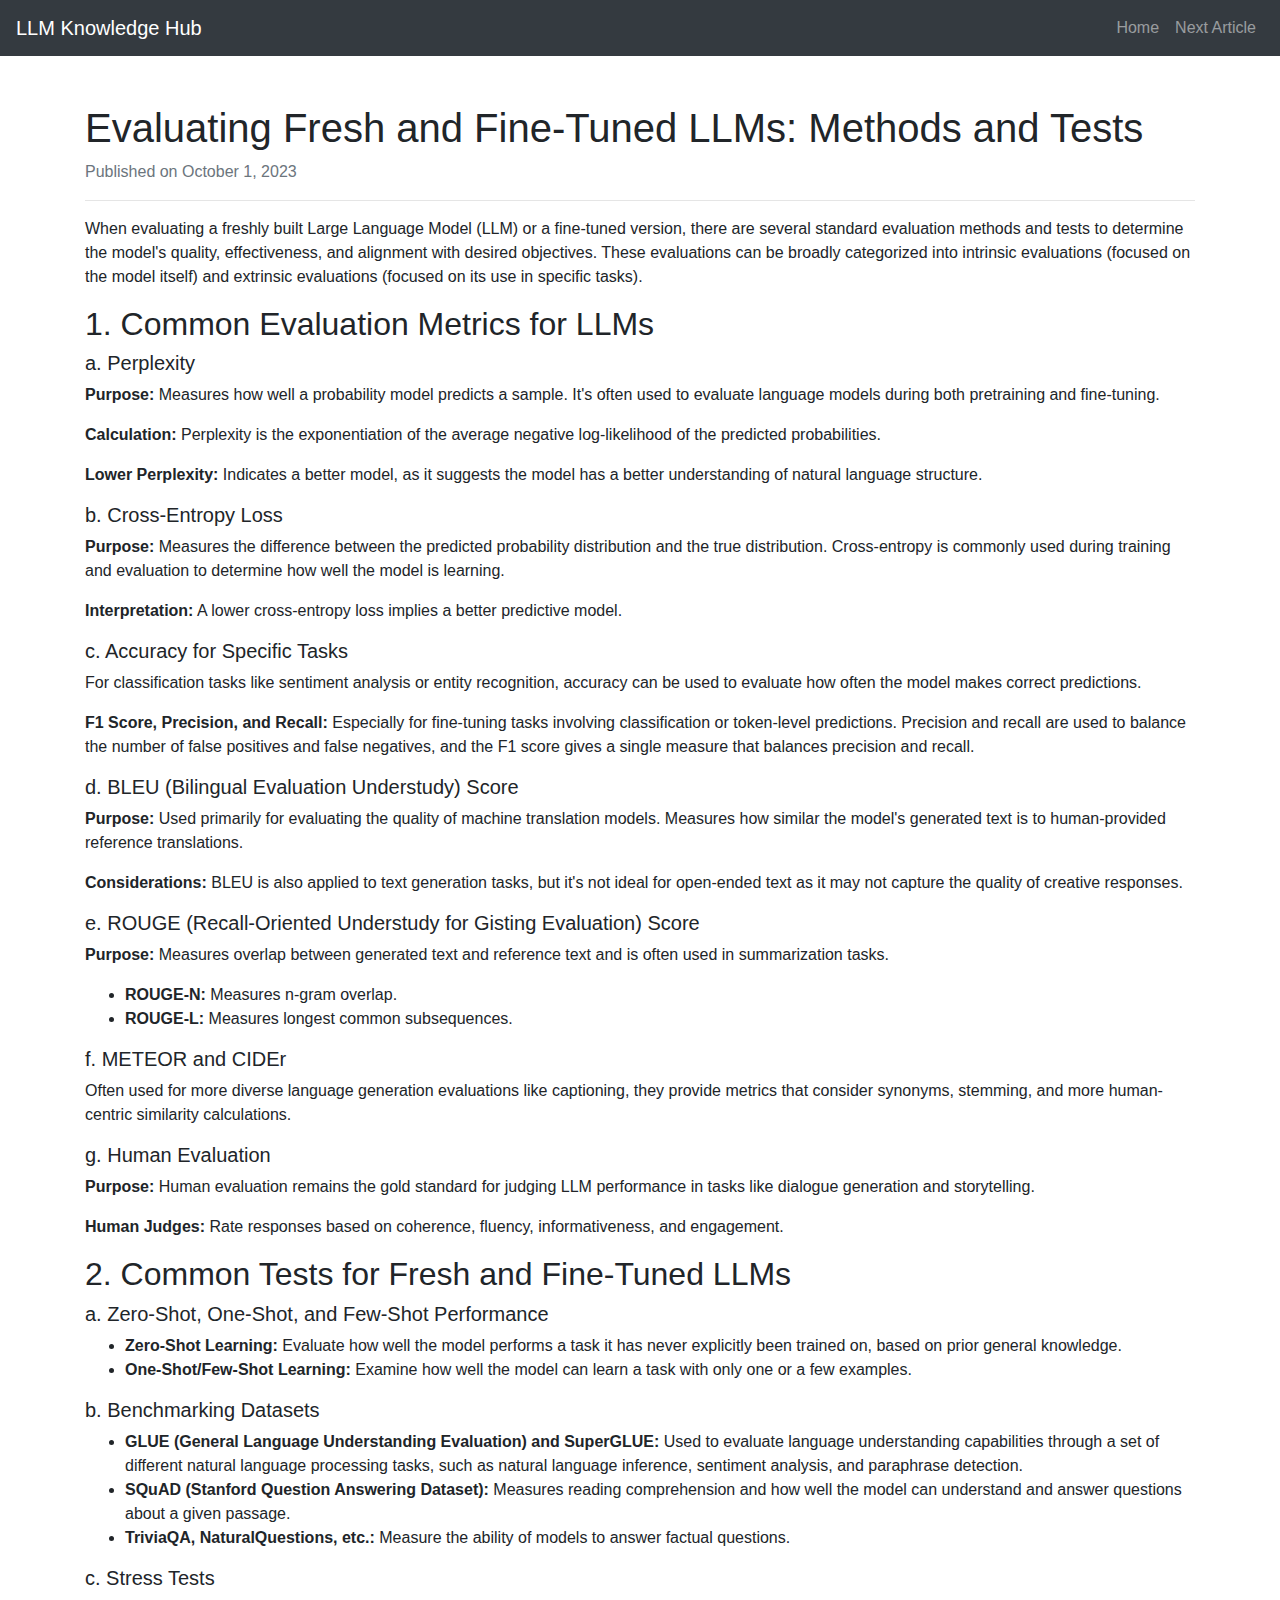
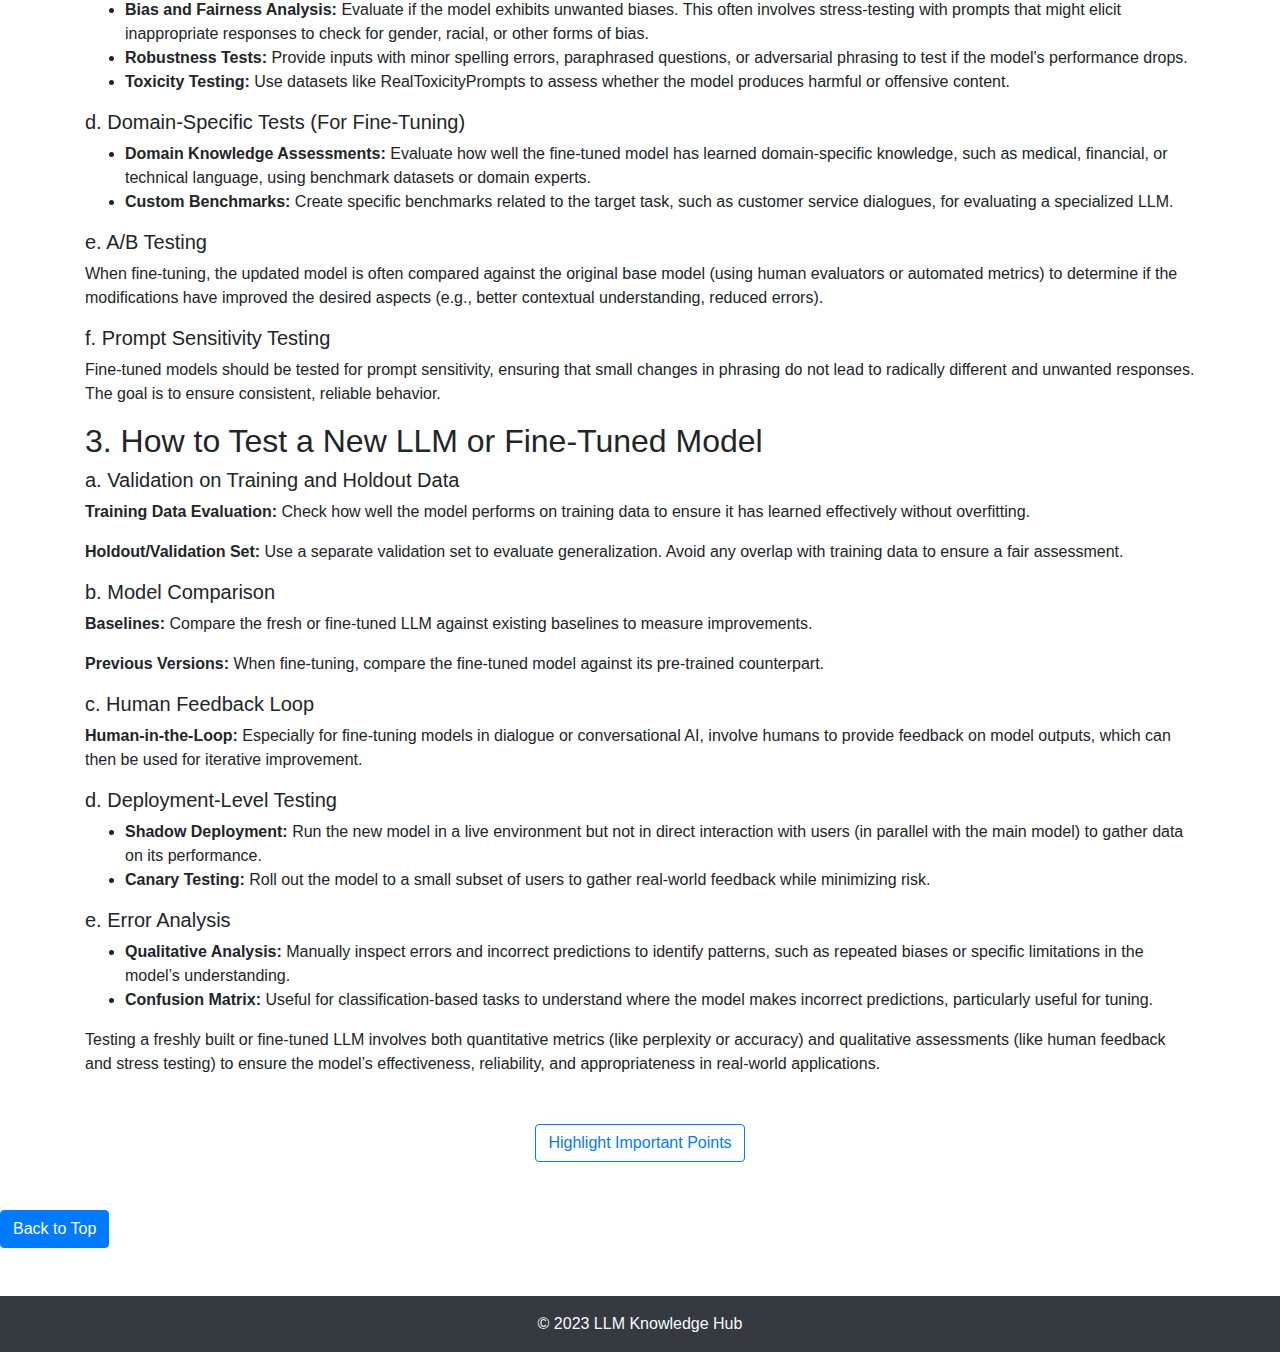
==== articles/article1.html @ a2a29544 "Updated the order and added the Article2" ====
<!DOCTYPE html>
<html lang="en">
<head>
    <meta charset="UTF-8">
    <title>Evaluating Fresh and Fine-Tuned LLMs</title>
    <!-- Bootstrap CSS -->
    <link rel="stylesheet" href="https://maxcdn.bootstrapcdn.com/bootstrap/4.0.0/css/bootstrap.min.css">
    <!-- Custom CSS -->
    <link rel="stylesheet" href="styles.css">
</head>
<body>

    <!-- Navigation Bar -->
    <nav class="navbar navbar-expand-lg navbar-dark bg-dark">
        <a class="navbar-brand" href="../index.html">LLM Knowledge Hub</a>
        <button class="navbar-toggler" type="button" data-toggle="collapse" data-target="#navbarNav" aria-controls="navbarNav" aria-expanded="false" aria-label="Toggle navigation">
            <span class="navbar-toggler-icon"></span>
        </button>
        <div class="collapse navbar-collapse" id="navbarNav">
            <ul class="navbar-nav ml-auto">
                <li class="nav-item">
                    <a class="nav-link" href="../index.html">Home</a>
                </li>
                <li class="nav-item">
                    <a class="nav-link" href="article2.html">Next Article</a>
                </li>
            </ul>
        </div>
    </nav>

    <!-- Article Content -->
    <div class="container mt-5 mb-5">
        <div class="article-header">
            <h1>Evaluating Fresh and Fine-Tuned LLMs: Methods and Tests</h1>
            <p class="text-muted">Published on October 1, 2023</p>
            <hr>
        </div>
        
        <!-- Article Content -->
        <div class="article-content">
            <p>When evaluating a freshly built Large Language Model (LLM) or a fine-tuned version, there are several standard evaluation methods and tests to determine the model's quality, effectiveness, and alignment with desired objectives. These evaluations can be broadly categorized into intrinsic evaluations (focused on the model itself) and extrinsic evaluations (focused on its use in specific tasks).</p>

            <h2>1. Common Evaluation Metrics for LLMs</h2>
            <h5>a. Perplexity</h5>
            <p><strong>Purpose:</strong> Measures how well a probability model predicts a sample. It's often used to evaluate language models during both pretraining and fine-tuning.</p>
            <p><strong>Calculation:</strong> Perplexity is the exponentiation of the average negative log-likelihood of the predicted probabilities.</p>
            <p><strong>Lower Perplexity:</strong> Indicates a better model, as it suggests the model has a better understanding of natural language structure.</p>

            <h5>b. Cross-Entropy Loss</h5>
            <p><strong>Purpose:</strong> Measures the difference between the predicted probability distribution and the true distribution. Cross-entropy is commonly used during training and evaluation to determine how well the model is learning.</p>
            <p><strong>Interpretation:</strong> A lower cross-entropy loss implies a better predictive model.</p>

            <h5>c. Accuracy for Specific Tasks</h5>
            <p>For classification tasks like sentiment analysis or entity recognition, accuracy can be used to evaluate how often the model makes correct predictions.</p>
            <p><strong>F1 Score, Precision, and Recall:</strong> Especially for fine-tuning tasks involving classification or token-level predictions. Precision and recall are used to balance the number of false positives and false negatives, and the F1 score gives a single measure that balances precision and recall.</p>

            <h5>d. BLEU (Bilingual Evaluation Understudy) Score</h5>
            <p><strong>Purpose:</strong> Used primarily for evaluating the quality of machine translation models. Measures how similar the model's generated text is to human-provided reference translations.</p>
            <p><strong>Considerations:</strong> BLEU is also applied to text generation tasks, but it's not ideal for open-ended text as it may not capture the quality of creative responses.</p>

            <h5>e. ROUGE (Recall-Oriented Understudy for Gisting Evaluation) Score</h5>
            <p><strong>Purpose:</strong> Measures overlap between generated text and reference text and is often used in summarization tasks.</p>
            <ul>
                <li><strong>ROUGE-N:</strong> Measures n-gram overlap.</li>
                <li><strong>ROUGE-L:</strong> Measures longest common subsequences.</li>
            </ul>

            <h5>f. METEOR and CIDEr</h5>
            <p>Often used for more diverse language generation evaluations like captioning, they provide metrics that consider synonyms, stemming, and more human-centric similarity calculations.</p>

            <h5>g. Human Evaluation</h5>
            <p><strong>Purpose:</strong> Human evaluation remains the gold standard for judging LLM performance in tasks like dialogue generation and storytelling.</p>
            <p><strong>Human Judges:</strong> Rate responses based on coherence, fluency, informativeness, and engagement.</p>

            <h2>2. Common Tests for Fresh and Fine-Tuned LLMs</h2>
            <h5>a. Zero-Shot, One-Shot, and Few-Shot Performance</h5>
            <ul>
                <li><strong>Zero-Shot Learning:</strong> Evaluate how well the model performs a task it has never explicitly been trained on, based on prior general knowledge.</li>
                <li><strong>One-Shot/Few-Shot Learning:</strong> Examine how well the model can learn a task with only one or a few examples.</li>
            </ul>

            <h5>b. Benchmarking Datasets</h5>
            <ul>
                <li><strong>GLUE (General Language Understanding Evaluation) and SuperGLUE:</strong> Used to evaluate language understanding capabilities through a set of different natural language processing tasks, such as natural language inference, sentiment analysis, and paraphrase detection.</li>
                <li><strong>SQuAD (Stanford Question Answering Dataset):</strong> Measures reading comprehension and how well the model can understand and answer questions about a given passage.</li>
                <li><strong>TriviaQA, NaturalQuestions, etc.:</strong> Measure the ability of models to answer factual questions.</li>
            </ul>

            <h5>c. Stress Tests</h5>
            <ul>
                <li><strong>Bias and Fairness Analysis:</strong> Evaluate if the model exhibits unwanted biases. This often involves stress-testing with prompts that might elicit inappropriate responses to check for gender, racial, or other forms of bias.</li>
                <li><strong>Robustness Tests:</strong> Provide inputs with minor spelling errors, paraphrased questions, or adversarial phrasing to test if the model's performance drops.</li>
                <li><strong>Toxicity Testing:</strong> Use datasets like RealToxicityPrompts to assess whether the model produces harmful or offensive content.</li>
            </ul>

            <h5>d. Domain-Specific Tests (For Fine-Tuning)</h5>
            <ul>
                <li><strong>Domain Knowledge Assessments:</strong> Evaluate how well the fine-tuned model has learned domain-specific knowledge, such as medical, financial, or technical language, using benchmark datasets or domain experts.</li>
                <li><strong>Custom Benchmarks:</strong> Create specific benchmarks related to the target task, such as customer service dialogues, for evaluating a specialized LLM.</li>
            </ul>

            <h5>e. A/B Testing</h5>
            <p>When fine-tuning, the updated model is often compared against the original base model (using human evaluators or automated metrics) to determine if the modifications have improved the desired aspects (e.g., better contextual understanding, reduced errors).</p>

            <h5>f. Prompt Sensitivity Testing</h5>
            <p>Fine-tuned models should be tested for prompt sensitivity, ensuring that small changes in phrasing do not lead to radically different and unwanted responses. The goal is to ensure consistent, reliable behavior.</p>

            <h2>3. How to Test a New LLM or Fine-Tuned Model</h2>
            <h5>a. Validation on Training and Holdout Data</h5>
            <p><strong>Training Data Evaluation:</strong> Check how well the model performs on training data to ensure it has learned effectively without overfitting.</p>
            <p><strong>Holdout/Validation Set:</strong> Use a separate validation set to evaluate generalization. Avoid any overlap with training data to ensure a fair assessment.</p>

            <h5>b. Model Comparison</h5>
            <p><strong>Baselines:</strong> Compare the fresh or fine-tuned LLM against existing baselines to measure improvements.</p>
            <p><strong>Previous Versions:</strong> When fine-tuning, compare the fine-tuned model against its pre-trained counterpart.</p>

            <h5>c. Human Feedback Loop</h5>
            <p><strong>Human-in-the-Loop:</strong> Especially for fine-tuning models in dialogue or conversational AI, involve humans to provide feedback on model outputs, which can then be used for iterative improvement.</p>

            <h5>d. Deployment-Level Testing</h5>
            <ul>
                <li><strong>Shadow Deployment:</strong> Run the new model in a live environment but not in direct interaction with users (in parallel with the main model) to gather data on its performance.</li>
                <li><strong>Canary Testing:</strong> Roll out the model to a small subset of users to gather real-world feedback while minimizing risk.</li>
            </ul>

            <h5>e. Error Analysis</h5>
            <ul>
                <li><strong>Qualitative Analysis:</strong> Manually inspect errors and incorrect predictions to identify patterns, such as repeated biases or specific limitations in the model’s understanding.</li>
                <li><strong>Confusion Matrix:</strong> Useful for classification-based tasks to understand where the model makes incorrect predictions, particularly useful for tuning.</li>
            </ul>

            <p>Testing a freshly built or fine-tuned LLM involves both quantitative metrics (like perplexity or accuracy) and qualitative assessments (like human feedback and stress testing) to ensure the model’s effectiveness, reliability, and appropriateness in real-world applications.</p>
        </div>
        
        <!-- Interactive "Highlight Important Points" Button -->
        <div class="text-center mt-5">
            <button id="highlightBtn" class="btn btn-outline-primary">Highlight Important Points</button>
        </div>
    </div>

    <!-- Back to Top Button -->
    <button onclick="scrollToTop()" id="backToTop" class="btn btn-primary">Back to Top</button>

    <!-- Footer -->
    <footer class="bg-dark text-light text-center text-lg-start mt-5 p-3">
        <div class="text-center">
            © 2023 LLM Knowledge Hub
        </div>
    </footer>

    <!-- Optional JavaScript -->
    <script src="https://code.jquery.com/jquery-3.2.1.slim.min.js"></script>
    <script src="https://cdnjs.cloudflare.com/ajax/libs/popper.js/1.12.9/umd/popper.min.js"></script>
    <script src="https://maxcdn.bootstrapcdn.com/bootstrap/4.0.0/js/bootstrap.min.js"></script>
    <script src="scripts.js"></script>
</body>
</html>
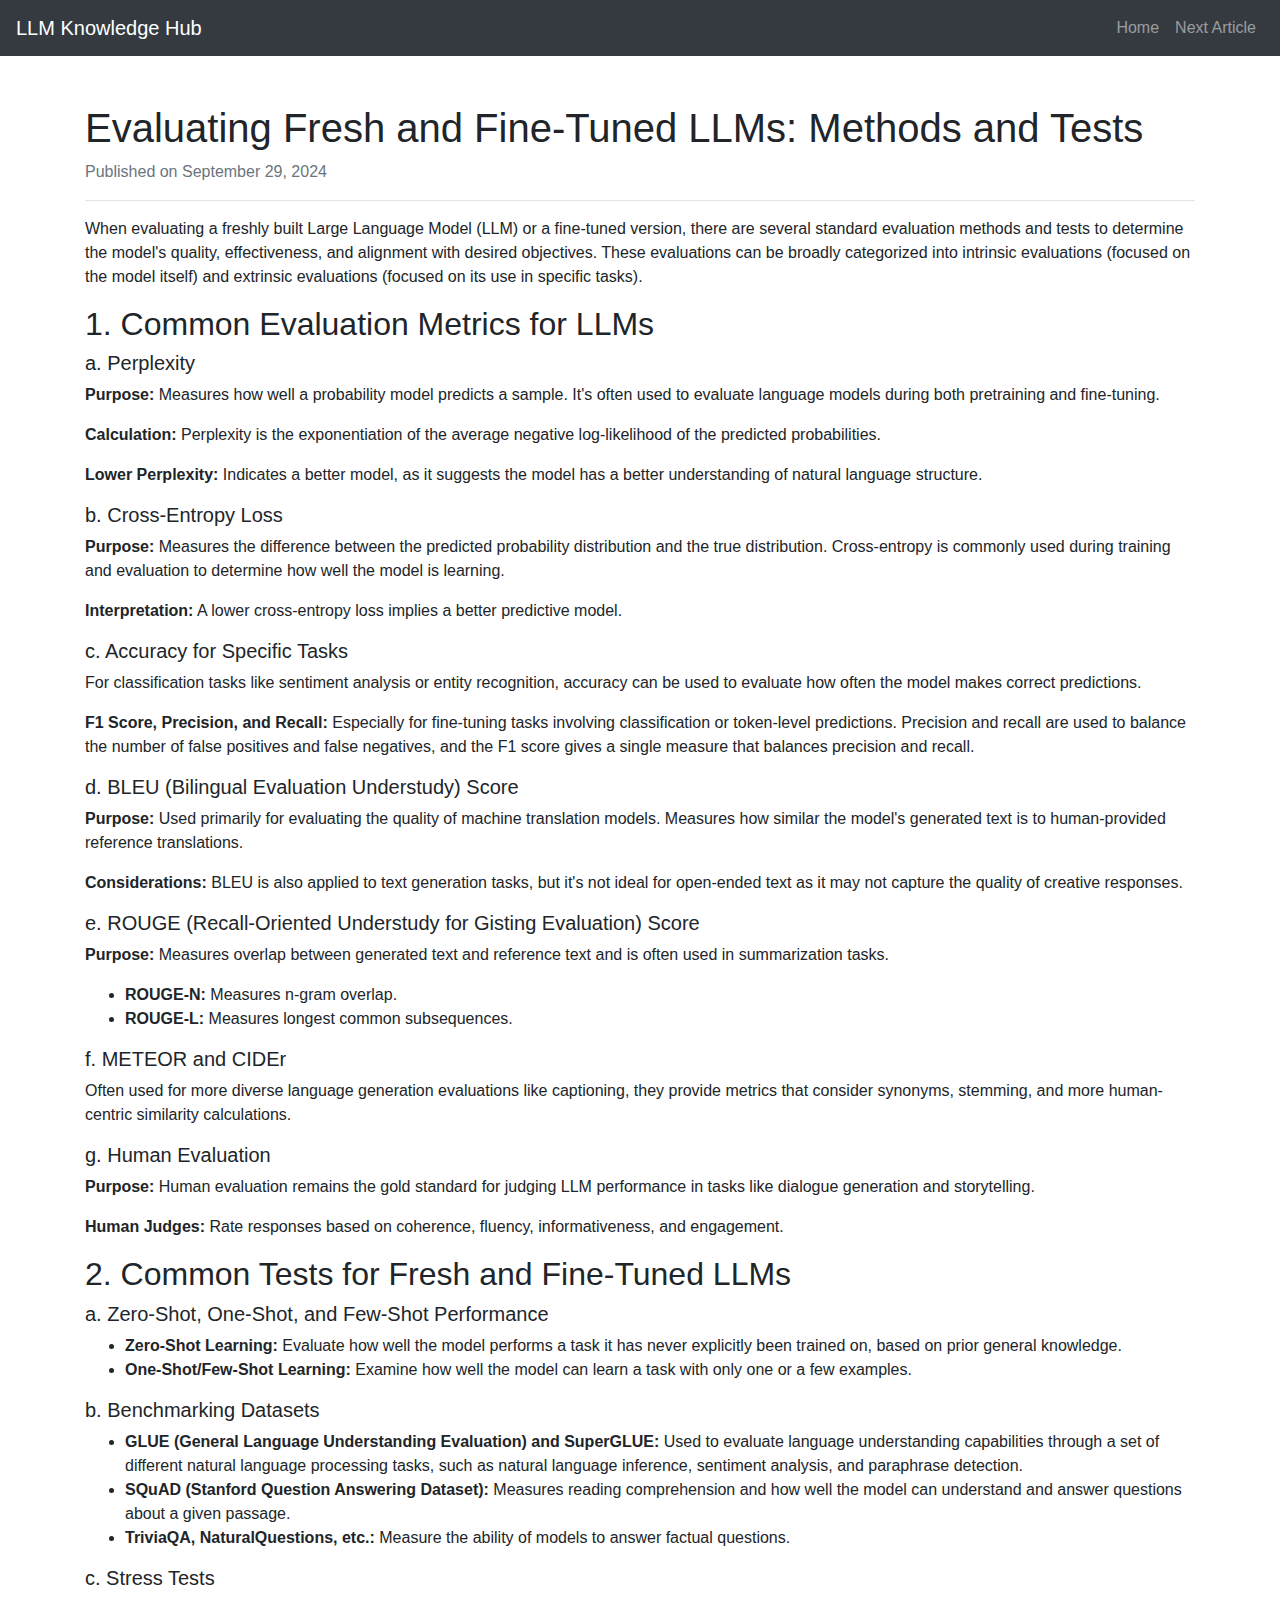
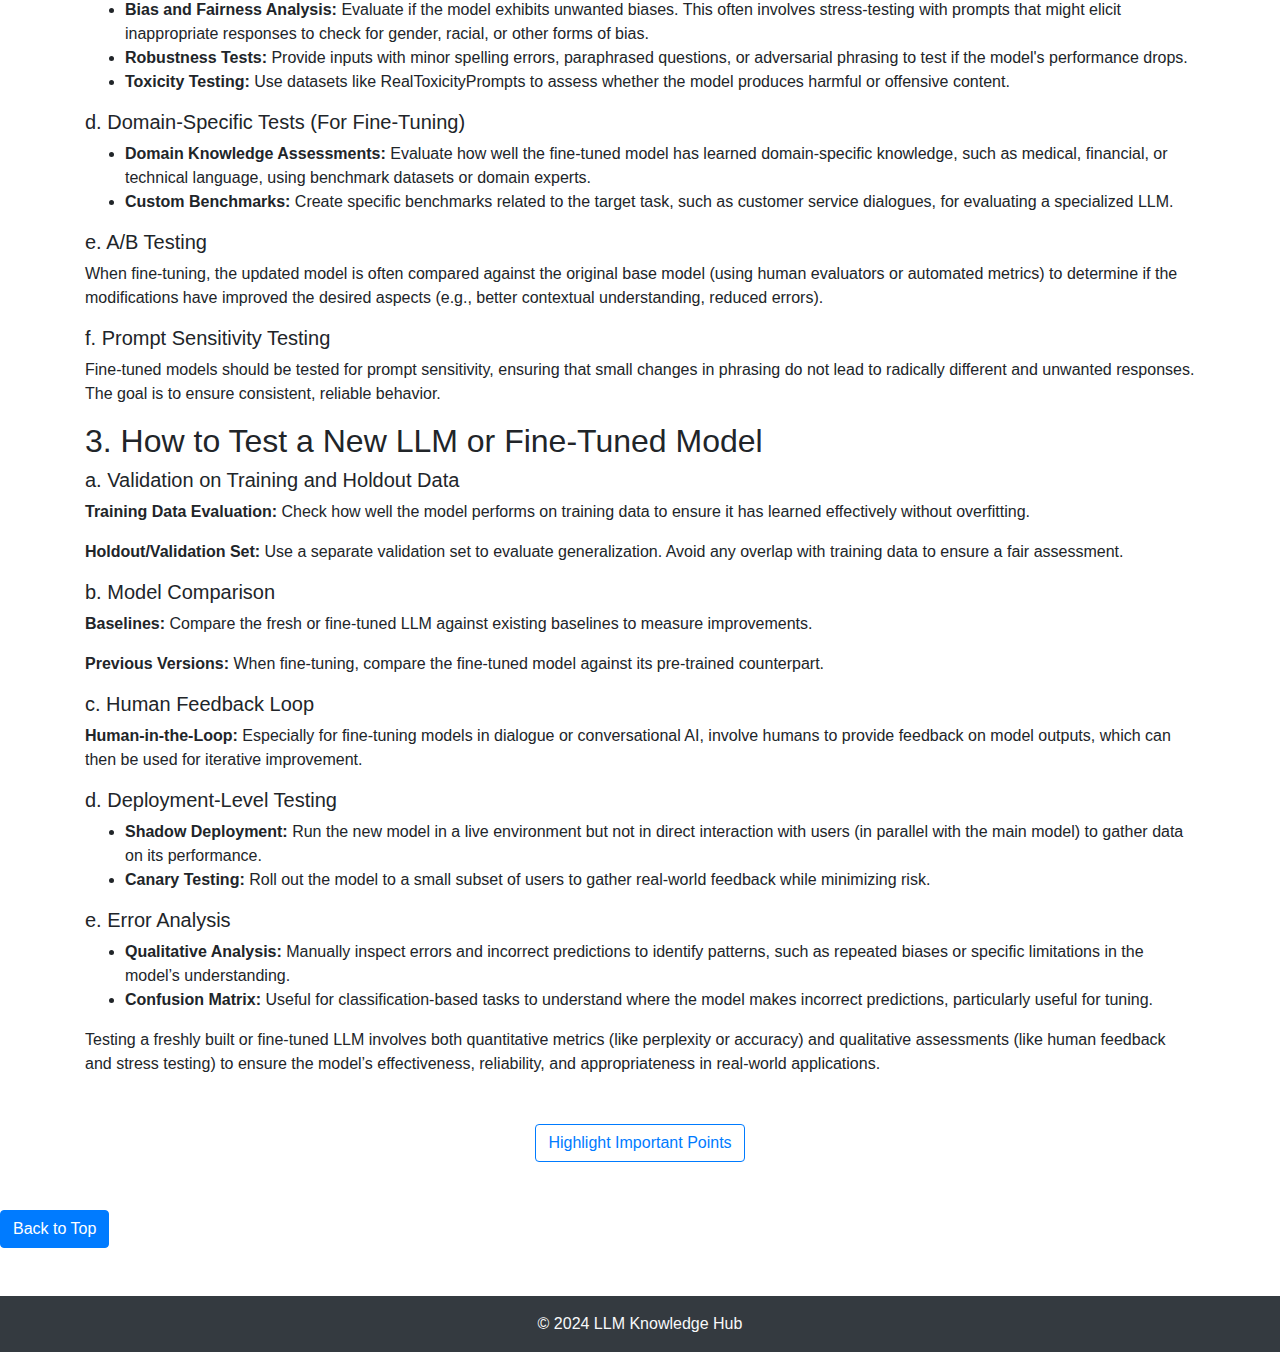
==== commit be60547f: "Changed ti 2024" ====
--- a/articles/article1.html
+++ b/articles/article1.html
@@ -32,7 +32,7 @@
     <div class="container mt-5 mb-5">
         <div class="article-header">
             <h1>Evaluating Fresh and Fine-Tuned LLMs: Methods and Tests</h1>
-            <p class="text-muted">Published on October 1, 2023</p>
+            <p class="text-muted">Published on September 29, 2024</p>
             <hr>
         </div>
         
@@ -144,7 +144,7 @@
     <!-- Footer -->
     <footer class="bg-dark text-light text-center text-lg-start mt-5 p-3">
         <div class="text-center">
-            © 2023 LLM Knowledge Hub
+            © 2024 LLM Knowledge Hub
         </div>
     </footer>
 
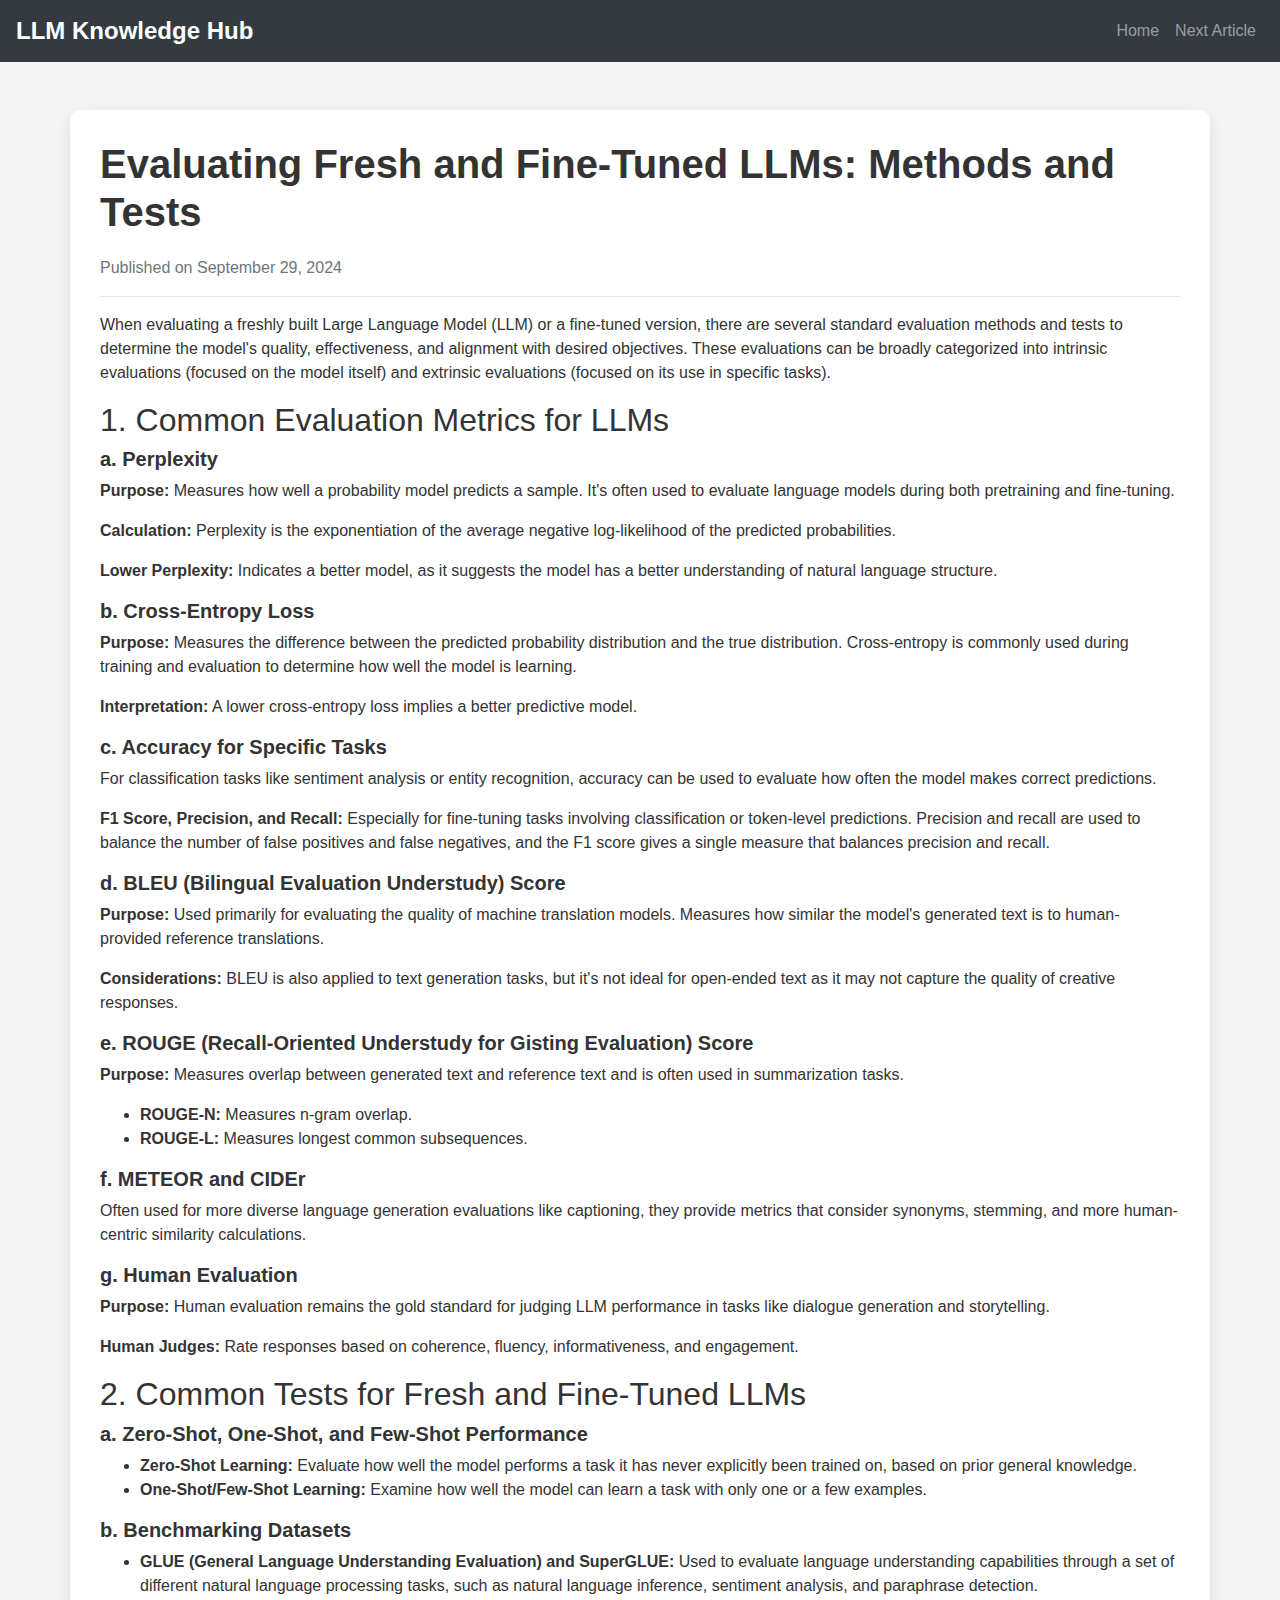
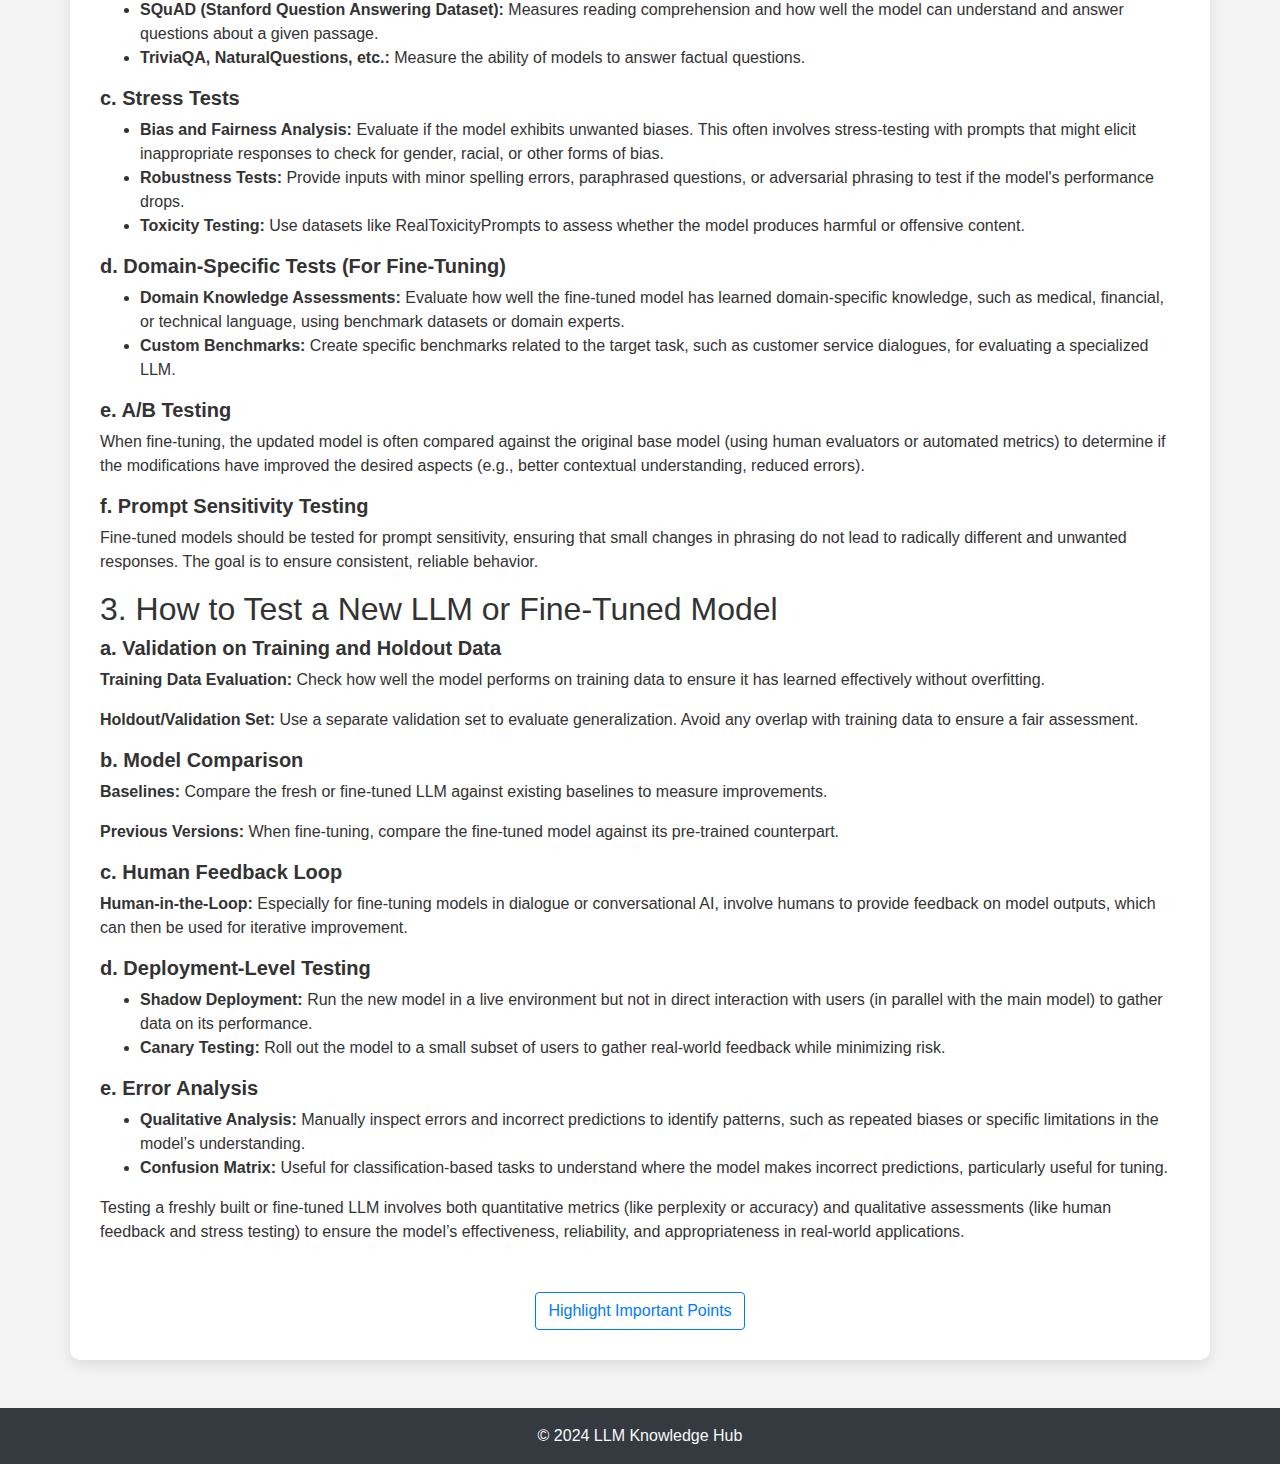
==== commit ffbb16a3: "Changed the styles and JS in the articles" ====
--- a/articles/article1.html
+++ b/articles/article1.html
@@ -6,7 +6,7 @@
     <!-- Bootstrap CSS -->
     <link rel="stylesheet" href="https://maxcdn.bootstrapcdn.com/bootstrap/4.0.0/css/bootstrap.min.css">
     <!-- Custom CSS -->
-    <link rel="stylesheet" href="styles.css">
+    <link rel="stylesheet" href="../styles.css">
 </head>
 <body>
 
@@ -152,6 +152,6 @@
     <script src="https://code.jquery.com/jquery-3.2.1.slim.min.js"></script>
     <script src="https://cdnjs.cloudflare.com/ajax/libs/popper.js/1.12.9/umd/popper.min.js"></script>
     <script src="https://maxcdn.bootstrapcdn.com/bootstrap/4.0.0/js/bootstrap.min.js"></script>
-    <script src="scripts.js"></script>
+    <script src="../scripts.js"></script>
 </body>
 </html>
--- a/styles.css
+++ b/styles.css
@@ -0,0 +1,77 @@
+/* General Body Style */
+body {
+    font-family: 'Arial', sans-serif;
+    background-color: #f4f4f4;
+    color: #333;
+}
+
+/* Header and Footer */
+.navbar-brand {
+    font-weight: bold;
+    font-size: 1.5em;
+}
+
+footer {
+    width: 100%;
+    padding: 20px 0;
+}
+
+/* Jumbotron Style */
+.jumbotron {
+    background: linear-gradient(135deg, #ff09a9, #6c63ff);
+    color: white;
+    border-radius: 10px;
+}
+
+/* List Group Items */
+.list-group-item {
+    transition: background-color 0.3s, box-shadow 0.3s;
+    border: 1px solid #e0e0e0;
+}
+
+.list-group-item:hover {
+    background-color: #e3f2fd;
+    box-shadow: 0px 4px 8px rgba(0, 0, 0, 0.1);
+}
+
+/* Back to Top Button */
+#backToTop {
+    position: fixed;
+    bottom: 20px;
+    right: 20px;
+    display: none;
+    padding: 15px;
+    font-size: 1.2em;
+    border-radius: 50%;
+    box-shadow: 0 5px 15px rgba(0, 0, 0, 0.2);
+    transition: transform 0.3s, box-shadow 0.3s;
+}
+
+#backToTop:hover {
+    transform: scale(1.1);
+    box-shadow: 0 8px 20px rgba(0, 0, 0, 0.4);
+}
+
+/* Article Page Styles */
+.container {
+    background-color: #ffffff;
+    padding: 30px;
+    border-radius: 10px;
+    box-shadow: 0 5px 15px rgba(0, 0, 0, 0.1);
+    margin-bottom: 50px;
+}
+
+h1, h2 {
+    color: #333;
+}
+
+/* Improved Typography */
+h1 {
+    font-size: 2.5em;
+    font-weight: bold;
+    margin-bottom: 20px;
+}
+
+h5 {
+    font-weight: 600;
+}
